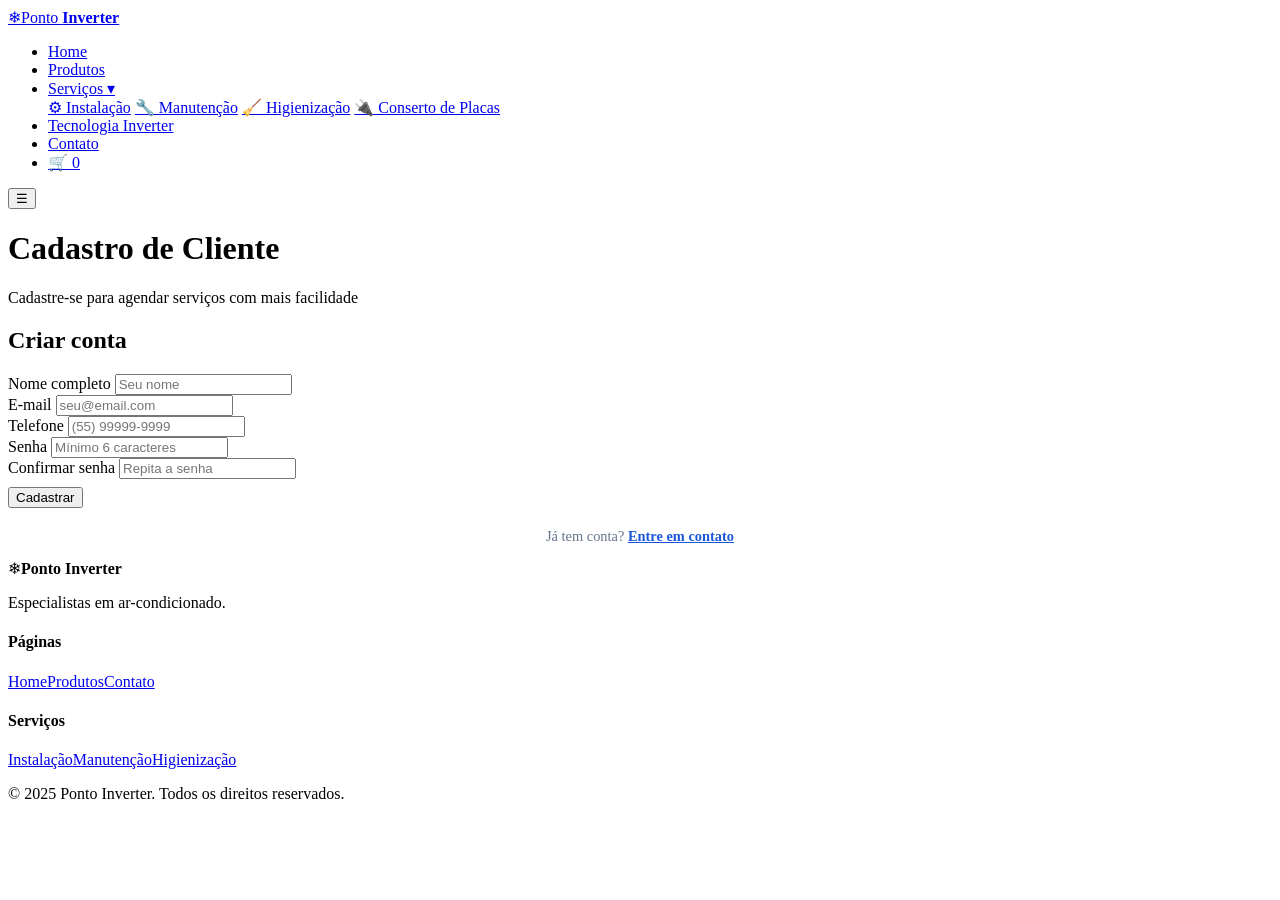
==== cadastro.html @ 16f68b97 "Add files via upload" ====
<!DOCTYPE html>
<html lang="pt-BR">
<head>
    <meta charset="UTF-8">
    <meta name="viewport" content="width=device-width, initial-scale=1.0">
    <title>Cadastro - Ponto Inverter</title>
    <link rel="preconnect" href="https://fonts.googleapis.com">
    <link href="https://fonts.googleapis.com/css2?family=Barlow:wght@400;500;600;700;800&family=Barlow+Condensed:wght@700;800&display=swap" rel="stylesheet">
    <link rel="stylesheet" href="css/style.css">
</head>
<body>
<nav class="navbar" id="navbar">
    <div class="nav-container">
        <a href="index.html" class="nav-logo"><span class="logo-icon">❄</span><span>Ponto <strong>Inverter</strong></span></a>
        <ul class="nav-menu">
            <li><a href="index.html">Home</a></li>
            <li><a href="produtos.html">Produtos</a></li>
            <li class="dropdown"><a href="#">Serviços ▾</a>
                <div class="dropdown-content">
                    <a href="instalacao.html">⚙ Instalação</a>
                    <a href="manutencao.html">🔧 Manutenção</a>
                    <a href="higienizacao.html">🧹 Higienização</a>
                    <a href="consertoplacas.html">🔌 Conserto de Placas</a>
                </div>
            </li>
            <li><a href="tecnologia-inverter.html">Tecnologia Inverter</a></li>
            <li><a href="contato.html">Contato</a></li>
            <li><a href="carrinho.html" class="btn-carrinho">🛒 <span class="badge" id="badge-count">0</span></a></li>
        </ul>
        <button class="nav-toggle" id="nav-toggle">☰</button>
    </div>
</nav>

<div class="page-header">
    <h1>Cadastro de Cliente</h1>
    <p>Cadastre-se para agendar serviços com mais facilidade</p>
</div>

<section class="section">
    <div class="container">
        <div class="form-card">
            <h2>Criar conta</h2>
            <!-- Em produção: action="processa_cadastro.php" method="POST" -->
            <form id="formCadastro">
                <div class="form-group">
                    <label for="nome">Nome completo</label>
                    <input type="text" id="nome" name="nome" placeholder="Seu nome" required>
                </div>
                <div class="form-group">
                    <label for="email">E-mail</label>
                    <input type="email" id="email" name="email" placeholder="seu@email.com" required>
                </div>
                <div class="form-group">
                    <label for="telefone">Telefone</label>
                    <input type="tel" id="telefone" name="telefone" placeholder="(55) 99999-9999" required>
                </div>
                <div class="form-group">
                    <label for="senha">Senha</label>
                    <input type="password" id="senha" name="senha" placeholder="Mínimo 6 caracteres" required minlength="6">
                </div>
                <div class="form-group">
                    <label for="confirmar">Confirmar senha</label>
                    <input type="password" id="confirmar" name="confirmar" placeholder="Repita a senha" required>
                </div>
                <button type="submit" class="btn btn-primary w100" style="margin-top:0.5rem">Cadastrar</button>
                <div id="msg" style="margin-top:1rem;display:none"></div>
            </form>
            <p style="text-align:center;margin-top:1.25rem;font-size:0.9rem;color:#64748b">
                Já tem conta? <a href="contato.html" style="color:#1a56db;font-weight:600">Entre em contato</a>
            </p>
        </div>
    </div>
</section>

<footer class="footer">
    <div class="container footer-inner">
        <div class="footer-brand"><span class="logo-icon">❄</span><strong>Ponto Inverter</strong><p>Especialistas em ar-condicionado.</p></div>
        <div class="footer-links"><h4>Páginas</h4><a href="index.html">Home</a><a href="produtos.html">Produtos</a><a href="contato.html">Contato</a></div>
        <div class="footer-links"><h4>Serviços</h4><a href="instalacao.html">Instalação</a><a href="manutencao.html">Manutenção</a><a href="higienizacao.html">Higienização</a></div>
    </div>
    <div class="footer-bottom"><p>&copy; 2025 Ponto Inverter. Todos os direitos reservados.</p></div>
</footer>

<script>
window.addEventListener('scroll',()=>document.getElementById('navbar').classList.toggle('scrolled',window.scrollY>50));
document.getElementById('nav-toggle').addEventListener('click',()=>document.querySelector('.nav-menu').classList.toggle('open'));
document.getElementById('badge-count').textContent=(JSON.parse(localStorage.getItem('cart'))||[]).length;

document.getElementById('formCadastro').addEventListener('submit', function(e) {
    e.preventDefault();
    const senha = document.getElementById('senha').value;
    const confirmar = document.getElementById('confirmar').value;
    const msg = document.getElementById('msg');

    if (senha !== confirmar) {
        msg.style.display = 'block';
        msg.className = 'alert alert-danger';
        msg.textContent = '✘ As senhas não coincidem!';
        return;
    }

    // Aqui em produção enviaria ao PHP
    msg.style.display = 'block';
    msg.className = 'alert alert-success';
    msg.textContent = '✔ Cadastro realizado com sucesso! Entraremos em contato em breve.';
    this.reset();
});
</script>
</body>
</html>
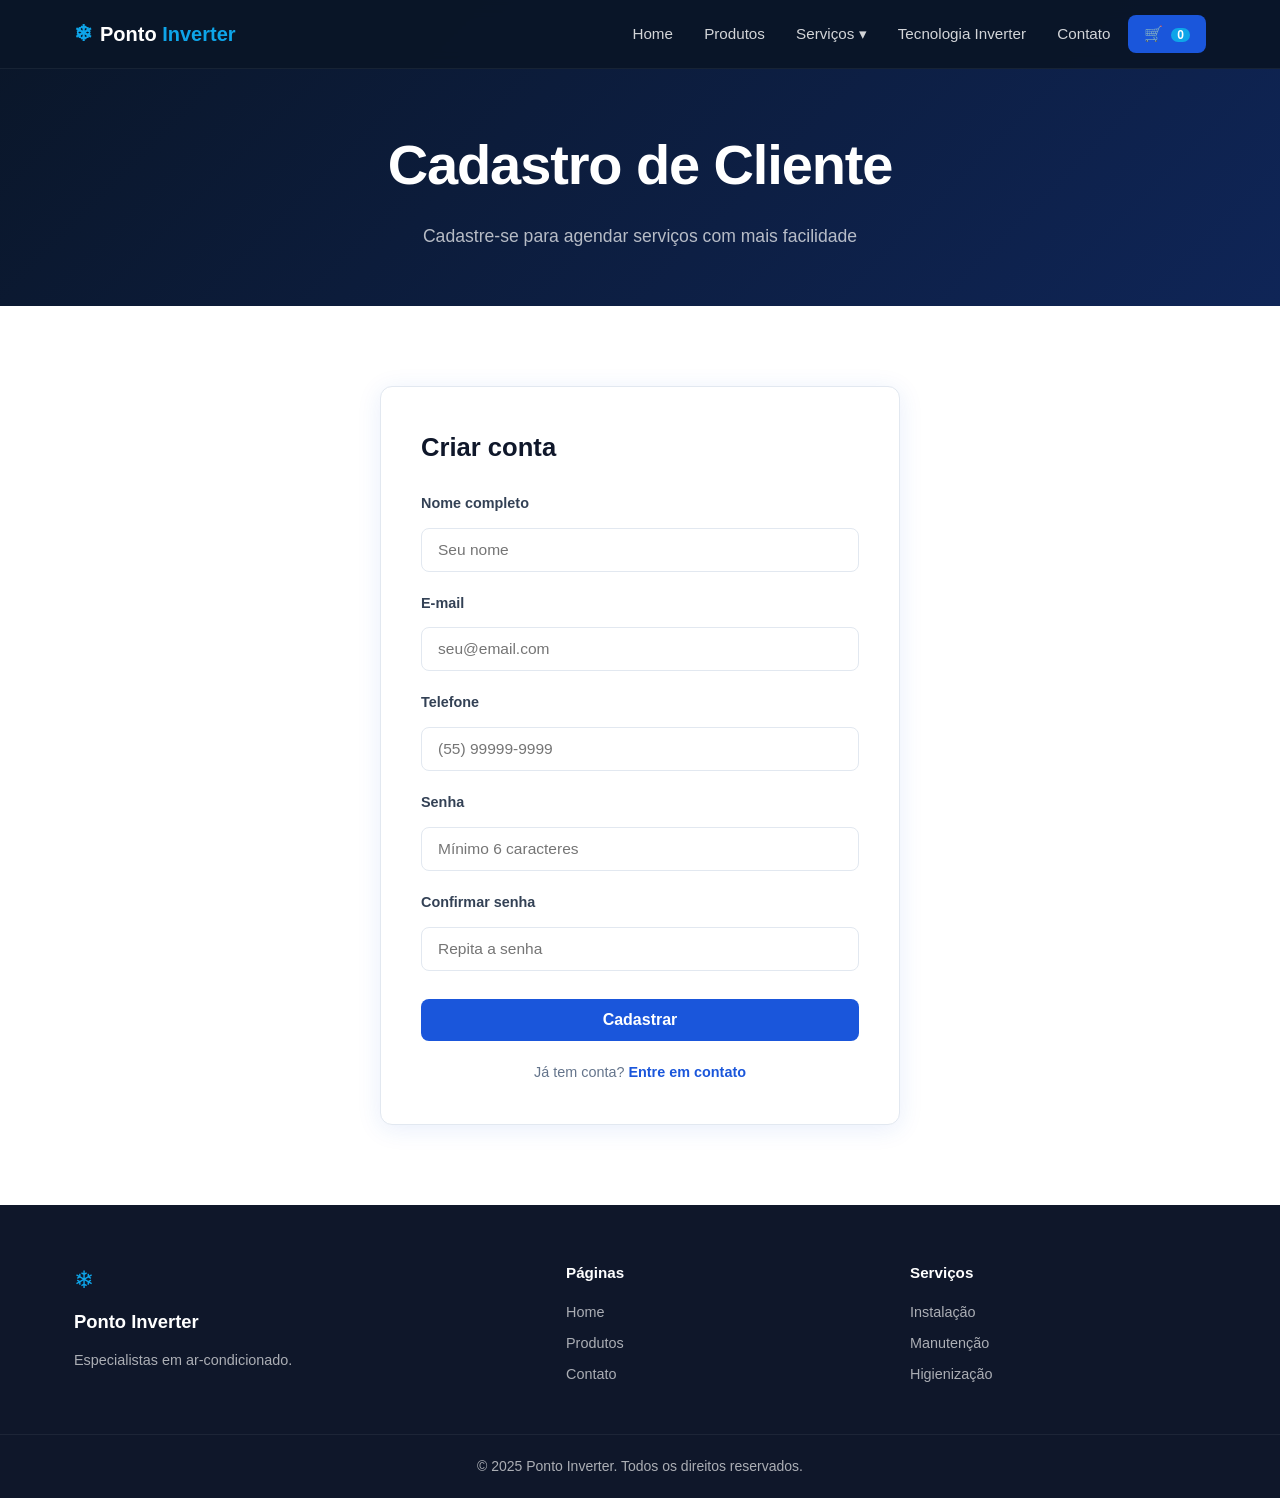
==== commit 6cd3ab4b: "Fix stylesheet link in cadastro.html" ====
--- a/cadastro.html
+++ b/cadastro.html
@@ -6,7 +6,7 @@
     <title>Cadastro - Ponto Inverter</title>
     <link rel="preconnect" href="https://fonts.googleapis.com">
     <link href="https://fonts.googleapis.com/css2?family=Barlow:wght@400;500;600;700;800&family=Barlow+Condensed:wght@700;800&display=swap" rel="stylesheet">
-    <link rel="stylesheet" href="css/style.css">
+    <link rel="stylesheet" href="style.css">
 </head>
 <body>
 <nav class="navbar" id="navbar">
--- a/style.css
+++ b/style.css
@@ -0,0 +1,716 @@
+/* ===========================
+   PONTO INVERTER - style.css
+   =========================== */
+
+:root {
+    --blue-dark:   #0a1628;
+    --blue-main:   #1a56db;
+    --blue-light:  #3b82f6;
+    --blue-pale:   #eff6ff;
+    --accent:      #0ea5e9;
+    --white:       #ffffff;
+    --gray-100:    #f8fafc;
+    --gray-200:    #e2e8f0;
+    --gray-500:    #64748b;
+    --gray-700:    #334155;
+    --gray-900:    #0f172a;
+    --font-main:   'Barlow', sans-serif;
+    --font-display:'Barlow Condensed', sans-serif;
+    --radius:      12px;
+    --shadow:      0 4px 24px rgba(26,86,219,0.10);
+    --shadow-lg:   0 8px 40px rgba(26,86,219,0.18);
+    --transition:  0.25s ease;
+}
+
+* { box-sizing: border-box; margin: 0; padding: 0; }
+
+html { scroll-behavior: smooth; }
+
+body {
+    font-family: var(--font-main);
+    color: var(--gray-700);
+    background: var(--white);
+    line-height: 1.6;
+}
+
+a { text-decoration: none; color: inherit; }
+ul { list-style: none; }
+img { max-width: 100%; display: block; }
+
+/* ---- CONTAINER ---- */
+.container {
+    max-width: 1180px;
+    margin: 0 auto;
+    padding: 0 1.5rem;
+}
+
+/* ---- NAVBAR ---- */
+.navbar {
+    position: fixed;
+    top: 0; left: 0; right: 0;
+    z-index: 1000;
+    background: rgba(10,22,40,0.95);
+    backdrop-filter: blur(8px);
+    border-bottom: 1px solid rgba(255,255,255,0.06);
+    transition: var(--transition);
+}
+.navbar.scrolled {
+    box-shadow: 0 4px 20px rgba(0,0,0,0.3);
+}
+.nav-container {
+    max-width: 1180px;
+    margin: 0 auto;
+    padding: 0 1.5rem;
+    display: flex;
+    align-items: center;
+    gap: 2rem;
+    height: 68px;
+}
+.nav-logo {
+    display: flex;
+    align-items: center;
+    gap: 0.5rem;
+    color: var(--white);
+    font-size: 1.25rem;
+    font-weight: 600;
+    white-space: nowrap;
+}
+.nav-logo strong { color: var(--accent); }
+.logo-icon { font-size: 1.4rem; color: var(--accent); }
+
+.nav-menu {
+    display: flex;
+    align-items: center;
+    gap: 0.25rem;
+    margin-left: auto;
+}
+.nav-menu li { position: relative; }
+.nav-menu a {
+    color: rgba(255,255,255,0.82);
+    font-size: 0.95rem;
+    font-weight: 500;
+    padding: 0.5rem 0.85rem;
+    border-radius: 8px;
+    transition: var(--transition);
+    display: block;
+}
+.nav-menu a:hover,
+.nav-menu a.active {
+    color: var(--white);
+    background: rgba(255,255,255,0.08);
+}
+.btn-carrinho {
+    background: var(--blue-main) !important;
+    color: var(--white) !important;
+    border-radius: 8px !important;
+    padding: 0.45rem 1rem !important;
+}
+.btn-carrinho:hover { background: var(--blue-light) !important; }
+
+.badge {
+    background: var(--accent);
+    color: var(--white);
+    border-radius: 20px;
+    padding: 0 6px;
+    font-size: 0.75rem;
+    margin-left: 4px;
+    font-weight: 700;
+}
+
+/* Dropdown */
+.dropdown-content {
+    display: none;
+    position: absolute;
+    top: calc(100% + 8px);
+    left: 0;
+    background: var(--blue-dark);
+    border: 1px solid rgba(255,255,255,0.08);
+    border-radius: var(--radius);
+    min-width: 210px;
+    box-shadow: var(--shadow-lg);
+    overflow: hidden;
+}
+.dropdown:hover .dropdown-content { display: block; }
+.dropdown-content a {
+    padding: 0.75rem 1.25rem !important;
+    border-radius: 0 !important;
+    font-size: 0.92rem !important;
+    border-bottom: 1px solid rgba(255,255,255,0.05);
+}
+.dropdown-content a:last-child { border-bottom: none; }
+.dropdown-content a:hover { background: rgba(255,255,255,0.07) !important; }
+
+.nav-toggle {
+    display: none;
+    background: none;
+    border: none;
+    color: var(--white);
+    font-size: 1.5rem;
+    cursor: pointer;
+    margin-left: auto;
+}
+
+/* ---- BUTTONS ---- */
+.btn {
+    display: inline-block;
+    padding: 0.75rem 1.75rem;
+    border-radius: 8px;
+    font-family: var(--font-main);
+    font-size: 1rem;
+    font-weight: 600;
+    cursor: pointer;
+    border: none;
+    transition: var(--transition);
+}
+.btn-primary {
+    background: var(--blue-main);
+    color: var(--white);
+}
+.btn-primary:hover { background: var(--blue-light); transform: translateY(-2px); box-shadow: var(--shadow); }
+.btn-outline {
+    background: transparent;
+    color: var(--white);
+    border: 2px solid rgba(255,255,255,0.4);
+}
+.btn-outline:hover { border-color: var(--white); background: rgba(255,255,255,0.08); }
+.btn.mt { margin-top: 1.5rem; }
+.w100 { width: 100%; text-align: center; }
+
+/* ---- HERO ---- */
+.hero {
+    min-height: 100vh;
+    background: linear-gradient(135deg, var(--blue-dark) 0%, #0f2557 60%, #0a3080 100%);
+    display: flex;
+    align-items: center;
+    padding: 100px 1.5rem 4rem;
+    position: relative;
+    overflow: hidden;
+}
+.hero-bg {
+    position: absolute;
+    inset: 0;
+    background-image:
+        radial-gradient(circle at 70% 40%, rgba(14,165,233,0.12) 0%, transparent 60%),
+        radial-gradient(circle at 20% 80%, rgba(26,86,219,0.15) 0%, transparent 50%);
+    pointer-events: none;
+}
+.hero::before {
+    content: '';
+    position: absolute;
+    width: 600px; height: 600px;
+    background: radial-gradient(circle, rgba(59,130,246,0.08) 0%, transparent 70%);
+    right: -100px; top: -100px;
+    border-radius: 50%;
+}
+.hero-content {
+    max-width: 1180px;
+    margin: 0 auto;
+    padding: 0;
+    flex: 1;
+    z-index: 1;
+}
+.hero-tag {
+    display: inline-block;
+    background: rgba(14,165,233,0.15);
+    color: var(--accent);
+    border: 1px solid rgba(14,165,233,0.3);
+    padding: 0.35rem 1rem;
+    border-radius: 20px;
+    font-size: 0.875rem;
+    font-weight: 600;
+    letter-spacing: 0.05em;
+    text-transform: uppercase;
+    margin-bottom: 1.5rem;
+}
+.hero h1 {
+    font-family: var(--font-display);
+    font-size: clamp(2.5rem, 6vw, 4.5rem);
+    font-weight: 800;
+    color: var(--white);
+    line-height: 1.05;
+    margin-bottom: 1.25rem;
+    letter-spacing: -0.02em;
+}
+.hero h1 .highlight {
+    color: var(--accent);
+}
+.hero > .hero-content > p {
+    color: rgba(255,255,255,0.72);
+    font-size: 1.15rem;
+    max-width: 520px;
+    margin-bottom: 2rem;
+}
+.hero-btns {
+    display: flex;
+    gap: 1rem;
+    flex-wrap: wrap;
+    margin-bottom: 3rem;
+}
+.hero-stats {
+    display: flex;
+    gap: 2.5rem;
+    flex-wrap: wrap;
+}
+.stat strong {
+    display: block;
+    font-family: var(--font-display);
+    font-size: 2rem;
+    font-weight: 800;
+    color: var(--white);
+}
+.stat span {
+    font-size: 0.875rem;
+    color: rgba(255,255,255,0.55);
+}
+.hero-image {
+    position: absolute;
+    right: 5%;
+    top: 50%;
+    transform: translateY(-50%);
+    z-index: 1;
+}
+.hero-card {
+    background: rgba(255,255,255,0.06);
+    border: 1px solid rgba(255,255,255,0.12);
+    border-radius: 20px;
+    padding: 2rem 2.5rem;
+    text-align: center;
+    backdrop-filter: blur(10px);
+    color: var(--white);
+    min-width: 240px;
+    box-shadow: var(--shadow-lg);
+}
+.card-icon { font-size: 3rem; margin-bottom: 1rem; }
+.hero-card h3 { font-size: 1.25rem; font-weight: 700; margin-bottom: 0.5rem; }
+.hero-card p { color: rgba(255,255,255,0.65); font-size: 0.9rem; margin-bottom: 1rem; }
+.hero-card a { color: var(--accent); font-weight: 600; font-size: 0.9rem; }
+
+/* ---- SECTIONS ---- */
+.section { padding: 5rem 0; }
+.section-header {
+    text-align: center;
+    margin-bottom: 3rem;
+}
+.section-tag {
+    display: inline-block;
+    background: var(--blue-pale);
+    color: var(--blue-main);
+    padding: 0.3rem 1rem;
+    border-radius: 20px;
+    font-size: 0.8rem;
+    font-weight: 700;
+    letter-spacing: 0.08em;
+    text-transform: uppercase;
+    margin-bottom: 0.75rem;
+}
+.section-header h2 {
+    font-family: var(--font-display);
+    font-size: clamp(1.8rem, 4vw, 2.75rem);
+    font-weight: 800;
+    color: var(--gray-900);
+    letter-spacing: -0.02em;
+}
+.section-header p {
+    color: var(--gray-500);
+    font-size: 1.05rem;
+    margin-top: 0.5rem;
+}
+
+/* ---- SERVICES GRID ---- */
+.services-grid {
+    display: grid;
+    grid-template-columns: repeat(auto-fit, minmax(240px, 1fr));
+    gap: 1.5rem;
+}
+.service-card {
+    background: var(--white);
+    border: 1px solid var(--gray-200);
+    border-radius: var(--radius);
+    padding: 2rem 1.75rem;
+    display: block;
+    position: relative;
+    transition: var(--transition);
+    box-shadow: var(--shadow);
+}
+.service-card:hover {
+    border-color: var(--blue-main);
+    transform: translateY(-4px);
+    box-shadow: var(--shadow-lg);
+}
+.service-card.destaque {
+    background: var(--blue-main);
+    color: var(--white);
+    border-color: var(--blue-main);
+}
+.service-card.destaque p { color: rgba(255,255,255,0.8); }
+.service-card.destaque .service-link { color: var(--accent); }
+.service-icon { font-size: 2.25rem; margin-bottom: 1rem; }
+.service-card h3 {
+    font-family: var(--font-display);
+    font-size: 1.4rem;
+    font-weight: 700;
+    color: var(--gray-900);
+    margin-bottom: 0.5rem;
+}
+.service-card.destaque h3 { color: var(--white); }
+.service-card p { font-size: 0.95rem; color: var(--gray-500); margin-bottom: 1rem; }
+.service-link { font-size: 0.9rem; font-weight: 600; color: var(--blue-main); }
+.badge-destaque {
+    position: absolute;
+    top: 1rem; right: 1rem;
+    background: var(--accent);
+    color: var(--white);
+    font-size: 0.7rem;
+    font-weight: 700;
+    padding: 0.2rem 0.6rem;
+    border-radius: 20px;
+    text-transform: uppercase;
+    letter-spacing: 0.05em;
+}
+
+/* ---- SECTION DARK ---- */
+.section-dark {
+    background: var(--blue-dark);
+    padding: 5rem 0;
+}
+.section-dark .container { max-width: 1180px; margin: 0 auto; padding: 0 1.5rem; }
+.section-dark .section-tag { background: rgba(14,165,233,0.15); color: var(--accent); border: 1px solid rgba(14,165,233,0.3); }
+.section-dark h2 {
+    font-family: var(--font-display);
+    font-size: clamp(1.8rem,4vw,2.75rem);
+    font-weight: 800;
+    color: var(--white);
+    letter-spacing: -0.02em;
+    margin: 0.5rem 0 1rem;
+}
+.section-dark p { color: rgba(255,255,255,0.72); font-size: 1.05rem; }
+.flex-row {
+    display: flex;
+    align-items: center;
+    gap: 4rem;
+    flex-wrap: wrap;
+}
+.cta-text { flex: 1; min-width: 280px; }
+.cta-image {
+    flex-shrink: 0;
+    display: flex;
+    align-items: center;
+    justify-content: center;
+}
+.cta-badge {
+    width: 160px; height: 160px;
+    border-radius: 50%;
+    background: var(--accent);
+    color: var(--white);
+    display: flex;
+    flex-direction: column;
+    align-items: center;
+    justify-content: center;
+    text-align: center;
+    box-shadow: 0 0 60px rgba(14,165,233,0.4);
+}
+.cta-badge span { font-family: var(--font-display); font-size: 3rem; font-weight: 800; line-height: 1; }
+.cta-badge small { font-size: 0.8rem; opacity: 0.85; line-height: 1.3; margin-top: 0.25rem; }
+.check-list { margin: 1.25rem 0; display: flex; flex-direction: column; gap: 0.6rem; }
+.check-list li { color: rgba(255,255,255,0.85); font-size: 0.97rem; }
+
+/* ---- CONTACT ---- */
+.contact-grid {
+    display: grid;
+    grid-template-columns: 1fr 1.5fr;
+    gap: 3rem;
+    align-items: start;
+}
+.contact-info { display: flex; flex-direction: column; gap: 1.5rem; }
+.contact-item {
+    display: flex;
+    align-items: flex-start;
+    gap: 1rem;
+}
+.contact-item > span { font-size: 1.5rem; }
+.contact-item div { display: flex; flex-direction: column; gap: 0.2rem; }
+.contact-item strong { font-weight: 700; color: var(--gray-900); }
+.contact-item a, .contact-item span { color: var(--gray-500); font-size: 0.97rem; }
+.contact-item a:hover { color: var(--blue-main); }
+
+.contact-form {
+    background: var(--gray-100);
+    border: 1px solid var(--gray-200);
+    border-radius: var(--radius);
+    padding: 2rem;
+    display: flex;
+    flex-direction: column;
+    gap: 1.25rem;
+}
+.form-group { display: flex; flex-direction: column; gap: 0.4rem; }
+.form-group label { font-size: 0.9rem; font-weight: 600; color: var(--gray-700); }
+.form-group input,
+.form-group textarea,
+form input,
+form textarea,
+form select {
+    padding: 0.75rem 1rem;
+    border: 1.5px solid var(--gray-200);
+    border-radius: 8px;
+    font-family: var(--font-main);
+    font-size: 0.97rem;
+    color: var(--gray-900);
+    background: var(--white);
+    transition: var(--transition);
+    width: 100%;
+}
+.form-group input:focus,
+.form-group textarea:focus,
+form input:focus,
+form textarea:focus {
+    outline: none;
+    border-color: var(--blue-main);
+    box-shadow: 0 0 0 3px rgba(26,86,219,0.08);
+}
+.msg-sucesso {
+    background: #dcfce7;
+    color: #166534;
+    padding: 0.75rem 1rem;
+    border-radius: 8px;
+    font-weight: 600;
+    font-size: 0.95rem;
+}
+
+/* ---- FOOTER ---- */
+.footer {
+    background: var(--gray-900);
+    color: rgba(255,255,255,0.65);
+}
+.footer-inner {
+    display: grid;
+    grid-template-columns: 1.5fr 1fr 1fr;
+    gap: 3rem;
+    padding-top: 3.5rem;
+    padding-bottom: 3rem;
+}
+.footer-brand {
+    display: flex;
+    flex-direction: column;
+    gap: 0.5rem;
+}
+.footer-brand .logo-icon { font-size: 1.5rem; }
+.footer-brand strong { color: var(--white); font-size: 1.15rem; }
+.footer-brand p { font-size: 0.9rem; margin-top: 0.25rem; }
+.footer-links { display: flex; flex-direction: column; gap: 0.5rem; }
+.footer-links h4 { color: var(--white); font-size: 0.95rem; margin-bottom: 0.5rem; }
+.footer-links a { font-size: 0.9rem; transition: var(--transition); }
+.footer-links a:hover { color: var(--white); }
+.footer-bottom {
+    border-top: 1px solid rgba(255,255,255,0.06);
+    padding: 1.25rem 1.5rem;
+    text-align: center;
+    font-size: 0.875rem;
+}
+
+/* ---- PAGE HEADER ---- */
+.page-header {
+    background: linear-gradient(135deg, var(--blue-dark) 0%, #0f2557 100%);
+    padding: 120px 1.5rem 3.5rem;
+    text-align: center;
+    color: var(--white);
+}
+.page-header h1 {
+    font-family: var(--font-display);
+    font-size: clamp(2rem,5vw,3.5rem);
+    font-weight: 800;
+    letter-spacing: -0.02em;
+}
+.page-header p { color: rgba(255,255,255,0.7); margin-top: 0.75rem; font-size: 1.1rem; }
+
+/* ---- PRODUTOS ---- */
+.products-grid {
+    display: grid;
+    grid-template-columns: repeat(auto-fit, minmax(280px, 1fr));
+    gap: 1.75rem;
+}
+.product-card {
+    background: var(--white);
+    border: 1px solid var(--gray-200);
+    border-radius: var(--radius);
+    overflow: hidden;
+    transition: var(--transition);
+    box-shadow: var(--shadow);
+}
+.product-card:hover { transform: translateY(-4px); box-shadow: var(--shadow-lg); }
+.product-card img {
+    width: 100%; height: 220px;
+    object-fit: cover;
+    background: var(--blue-pale);
+}
+.product-card-body { padding: 1.5rem; }
+.product-card-body h3 { font-size: 1.1rem; font-weight: 700; color: var(--gray-900); margin-bottom: 0.4rem; }
+.product-card-body p { font-size: 0.92rem; color: var(--gray-500); margin-bottom: 1rem; }
+.product-price { font-family: var(--font-display); font-size: 1.6rem; font-weight: 800; color: var(--blue-main); margin-bottom: 1rem; }
+.product-btns { display: flex; gap: 0.75rem; }
+.btn-sm { padding: 0.5rem 1rem; font-size: 0.88rem; border-radius: 7px; }
+.btn-success { background: #16a34a; color: var(--white); }
+.btn-success:hover { background: #15803d; }
+
+/* ---- CARRINHO ---- */
+.cart-item {
+    display: flex;
+    justify-content: space-between;
+    align-items: center;
+    padding: 1rem 1.25rem;
+    background: var(--white);
+    border: 1px solid var(--gray-200);
+    border-radius: 10px;
+    margin-bottom: 0.75rem;
+}
+.cart-total-box {
+    background: var(--blue-pale);
+    border: 1px solid var(--blue-main);
+    border-radius: var(--radius);
+    padding: 1.25rem 1.5rem;
+    font-family: var(--font-display);
+    font-size: 1.5rem;
+    font-weight: 800;
+    color: var(--blue-main);
+    text-align: right;
+    margin-top: 1rem;
+}
+
+/* ---- SERVIÇO PAGE ---- */
+.service-page-grid {
+    display: grid;
+    grid-template-columns: 1.5fr 1fr;
+    gap: 3rem;
+    align-items: start;
+}
+.benefit-list { display: flex; flex-direction: column; gap: 0.75rem; margin: 1.5rem 0; }
+.benefit-item {
+    display: flex;
+    align-items: flex-start;
+    gap: 0.75rem;
+    background: var(--blue-pale);
+    border-radius: 10px;
+    padding: 0.9rem 1.1rem;
+}
+.benefit-item .bi { color: var(--blue-main); font-size: 1.1rem; margin-top: 2px; }
+.benefit-item div strong { display: block; color: var(--gray-900); font-size: 0.97rem; }
+.benefit-item div span { font-size: 0.9rem; color: var(--gray-500); }
+.info-box {
+    background: var(--blue-dark);
+    color: var(--white);
+    border-radius: var(--radius);
+    padding: 2rem;
+    position: sticky;
+    top: 90px;
+}
+.info-box h3 { font-size: 1.25rem; font-weight: 700; margin-bottom: 1rem; }
+.info-box a { color: var(--accent); display: block; margin: 0.5rem 0; }
+
+/* ---- GALLERY ---- */
+.photos-grid {
+    display: grid;
+    grid-template-columns: repeat(auto-fit, minmax(220px, 1fr));
+    gap: 1rem;
+    margin-top: 2rem;
+}
+.photos-grid img {
+    width: 100%;
+    height: 200px;
+    object-fit: cover;
+    border-radius: var(--radius);
+    box-shadow: var(--shadow);
+    transition: var(--transition);
+}
+.photos-grid img:hover { transform: scale(1.03); box-shadow: var(--shadow-lg); }
+
+/* ---- MAP ---- */
+.map-wrap { border-radius: var(--radius); overflow: hidden; margin-top: 1.5rem; box-shadow: var(--shadow); }
+.map-wrap iframe { width: 100%; height: 320px; border: 0; display: block; }
+
+/* ---- CADASTRO ---- */
+.form-card {
+    background: var(--white);
+    border: 1px solid var(--gray-200);
+    border-radius: var(--radius);
+    padding: 2.5rem;
+    max-width: 520px;
+    margin: 0 auto;
+    box-shadow: var(--shadow);
+}
+.form-card h2 { font-family: var(--font-display); font-size: 1.6rem; font-weight: 800; color: var(--gray-900); margin-bottom: 1.5rem; }
+.form-card .form-group { margin-bottom: 1.25rem; }
+.form-card label { display: block; font-size: 0.9rem; font-weight: 600; color: var(--gray-700); margin-bottom: 0.4rem; }
+
+/* ---- CONTATO PAGE ---- */
+.contato-cards {
+    display: grid;
+    grid-template-columns: repeat(auto-fit, minmax(200px, 1fr));
+    gap: 1.25rem;
+    margin-bottom: 3rem;
+}
+.contato-card {
+    background: var(--blue-pale);
+    border: 1px solid var(--blue-main);
+    border-radius: var(--radius);
+    padding: 1.5rem;
+    text-align: center;
+}
+.contato-card .icon { font-size: 2rem; margin-bottom: 0.75rem; }
+.contato-card h4 { font-weight: 700; color: var(--gray-900); margin-bottom: 0.4rem; }
+.contato-card a, .contato-card span { font-size: 0.9rem; color: var(--blue-main); display: block; }
+
+/* ---- INVERTER PAGE ---- */
+.inverter-list { display: flex; flex-direction: column; gap: 0.75rem; margin: 1.5rem 0; }
+.inverter-list li {
+    position: relative;
+    background: var(--blue-pale);
+    border-left: 4px solid var(--blue-main);
+    padding: 0.9rem 1.25rem;
+    border-radius: 0 8px 8px 0;
+    font-weight: 500;
+    color: var(--gray-900);
+    cursor: default;
+}
+.inverter-list li::after {
+    content: attr(data-tooltip);
+    position: absolute;
+    left: 100%;
+    top: 50%; transform: translateY(-50%);
+    margin-left: 12px;
+    background: var(--blue-dark);
+    color: var(--white);
+    font-size: 0.8rem;
+    padding: 0.4rem 0.8rem;
+    border-radius: 6px;
+    white-space: nowrap;
+    opacity: 0;
+    pointer-events: none;
+    transition: var(--transition);
+    z-index: 10;
+}
+.inverter-list li:hover::after { opacity: 1; }
+
+/* ---- ALERT ---- */
+.alert { padding: 1rem 1.25rem; border-radius: 10px; margin-bottom: 1rem; font-weight: 500; }
+.alert-success { background: #dcfce7; color: #166534; border: 1px solid #bbf7d0; }
+.alert-danger  { background: #fee2e2; color: #991b1b; border: 1px solid #fecaca; }
+
+/* ---- RESPONSIVE ---- */
+@media (max-width: 900px) {
+    .hero { padding: 100px 1.5rem 3rem; }
+    .hero-image { display: none; }
+    .contact-grid { grid-template-columns: 1fr; }
+    .service-page-grid { grid-template-columns: 1fr; }
+    .footer-inner { grid-template-columns: 1fr 1fr; }
+    .flex-row { gap: 2rem; }
+}
+@media (max-width: 680px) {
+    .nav-menu { display: none; flex-direction: column; position: absolute; top: 68px; left: 0; right: 0; background: var(--blue-dark); padding: 1rem; gap: 0.25rem; border-bottom: 1px solid rgba(255,255,255,0.08); }
+    .nav-menu.open { display: flex; }
+    .nav-toggle { display: block; }
+    .footer-inner { grid-template-columns: 1fr; gap: 2rem; }
+    .hero-btns { flex-direction: column; }
+    .hero-stats { gap: 1.5rem; }
+    .products-grid { grid-template-columns: 1fr; }
+    .product-btns { flex-direction: column; }
+    .cta-image { display: none; }
+}
